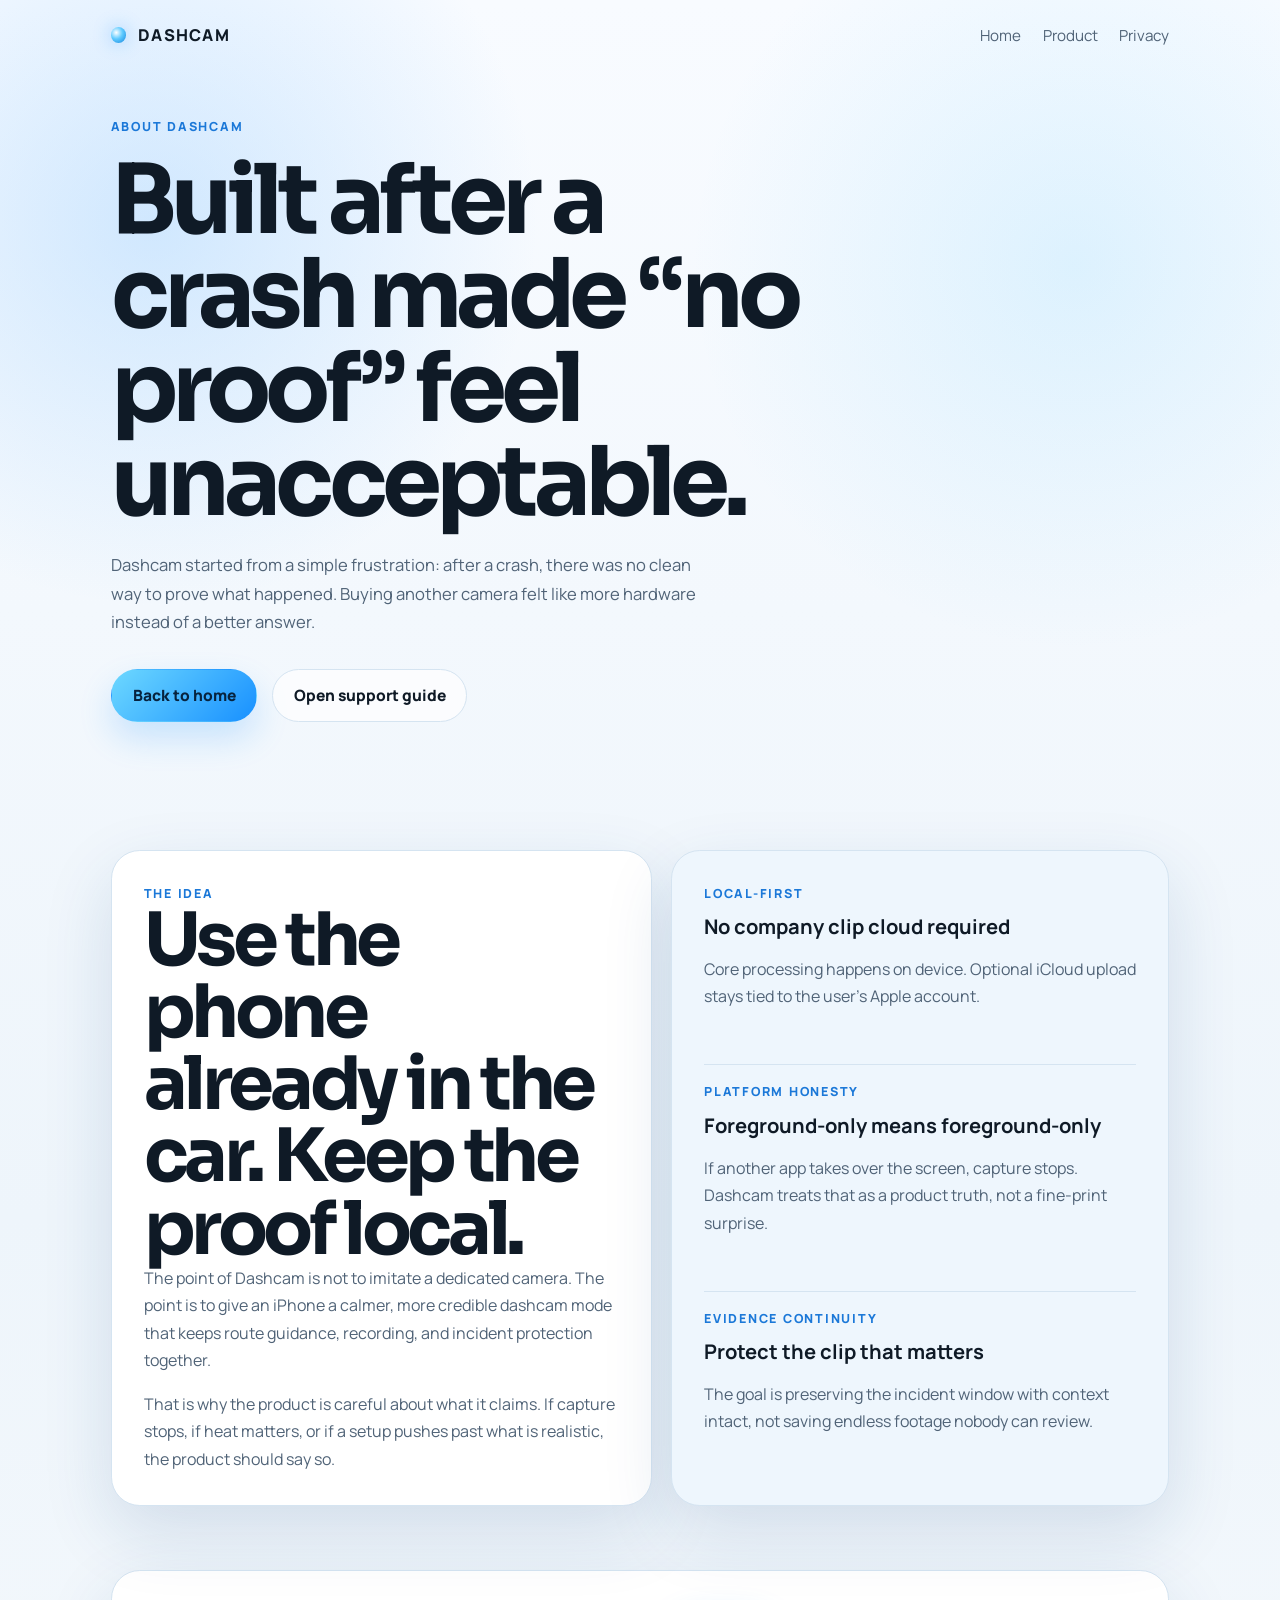
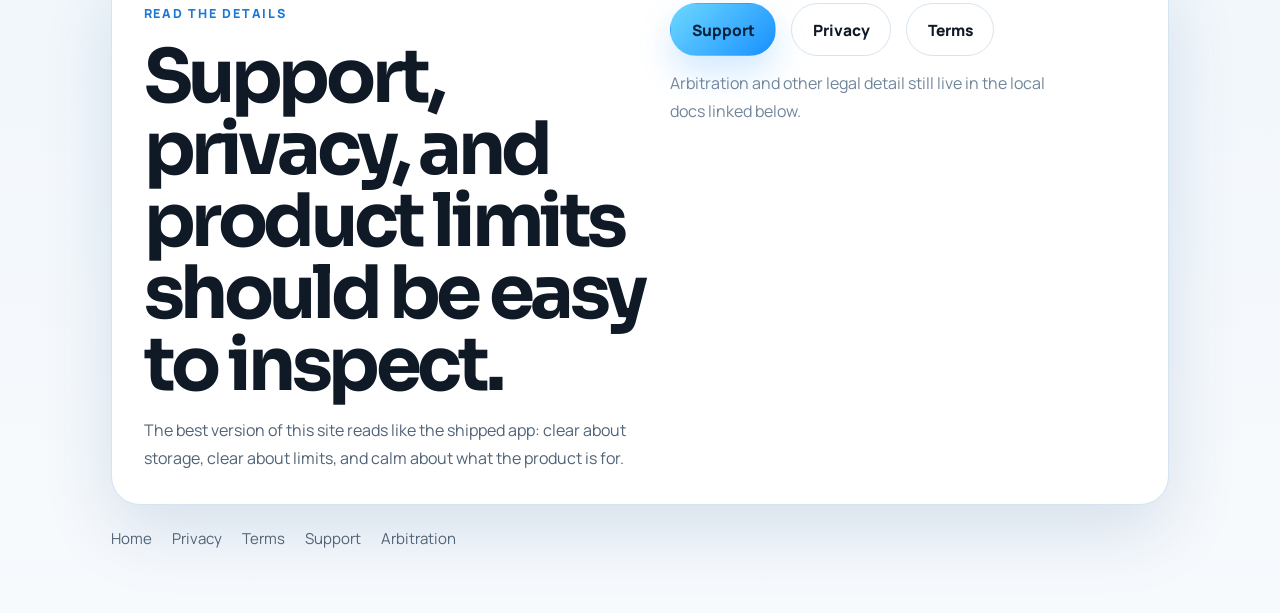
==== about/index.html @ c2b1da45 "Deploy Dashcam site" ====
<!doctype html>
<html lang="en">
  <head>
    <meta charset="UTF-8" />
    <meta name="viewport" content="width=device-width, initial-scale=1.0" />
    <script src="/site-config.js"></script>
    <script src="/site-shell.js" defer></script>
    <title data-site-page-title="About {brand}">About Dashcam</title>
    <meta
      name="description"
      data-site-page-description="Why {brand} exists: a calmer, local-first dashcam app built after a crash made the lack of proof feel unacceptable."
      content="Why Dashcam exists: a calmer, local-first dashcam app built after a crash made the lack of proof feel unacceptable."
    />
    <link rel="canonical" data-site-pathname="/about/index.html" />
    <link rel="icon" type="image/svg+xml" href="/favicon.svg" />
    <style>
      @import url("https://fonts.googleapis.com/css2?family=Manrope:wght@400;500;600;700;800&family=Sora:wght@400;500;600;700;800&display=swap");

      :root {
        color-scheme: light;
        --bg: #f5f9fc;
        --panel: #ffffff;
        --panel-soft: #eef6fd;
        --line: #d5e4f1;
        --text: #0f1a26;
        --muted: #506377;
        --soft: #71859a;
        --accent: #1890ff;
        --accent-strong: #0c68d8;
        --shadow: 0 26px 70px rgba(19, 71, 126, 0.14);
        --font-sans: "Manrope", sans-serif;
        --font-display: "Sora", sans-serif;
        --gutter: clamp(1.35rem, 2.4vw, 2.4rem);
        --width: 1120px;
      }

      * {
        box-sizing: border-box;
      }

      body {
        margin: 0;
        min-width: 320px;
        background:
          radial-gradient(circle at 12% 10%, rgba(140, 199, 255, 0.36), transparent 24rem),
          radial-gradient(circle at 84% 12%, rgba(89, 198, 255, 0.16), transparent 24rem),
          linear-gradient(180deg, #f8fbff 0%, #eef5fb 55%, #f7fafd 100%);
        color: var(--text);
        font-family: var(--font-sans);
      }

      a {
        color: inherit;
        text-decoration: none;
      }

      .hero,
      .section,
      .footer {
        width: 100%;
        max-width: var(--width);
        margin: 0 auto;
        padding-left: var(--gutter);
        padding-right: var(--gutter);
      }

      .hero {
        padding-top: 1.5rem;
        padding-bottom: 4rem;
      }

      .topbar {
        display: flex;
        align-items: center;
        justify-content: space-between;
        gap: 1rem;
      }

      .brand {
        display: inline-flex;
        align-items: center;
        gap: 0.75rem;
        font-size: 1.02rem;
        font-weight: 800;
        letter-spacing: 0.08em;
        text-transform: uppercase;
      }

      .brand-mark {
        width: 0.95rem;
        height: 0.95rem;
        border-radius: 999px;
        background: radial-gradient(circle at 35% 35%, #ffffff 0%, #60cbff 44%, #1484dd 100%);
        box-shadow: 0 0 18px rgba(24, 144, 255, 0.35);
      }

      .topbar-nav {
        display: inline-flex;
        align-items: center;
        gap: 1.35rem;
        color: var(--muted);
        font-size: 0.95rem;
      }

      .hero-copy {
        margin-top: 4.4rem;
        max-width: 44rem;
      }

      .eyebrow,
      .section-kicker,
      .point-label {
        margin: 0;
        color: #1b78d8;
        text-transform: uppercase;
        letter-spacing: 0.14em;
        font-size: 0.78rem;
        font-weight: 800;
      }

      h1,
      h2 {
        margin: 0;
        font-family: var(--font-display);
        font-weight: 700;
        letter-spacing: -0.06em;
        line-height: 0.98;
      }

      h1 {
        margin-top: 1rem;
        max-width: 11ch;
        font-size: clamp(3.4rem, 8vw, 6rem);
      }

      h2 {
        max-width: 12ch;
        font-size: clamp(2.6rem, 6vw, 4.6rem);
      }

      p {
        color: var(--muted);
        line-height: 1.72;
      }

      .hero-copy > p:last-of-type {
        max-width: 38rem;
        margin-top: 1.3rem;
        font-size: clamp(1.04rem, 1.25vw, 1.18rem);
      }

      .actions,
      .doc-links {
        display: flex;
        flex-wrap: wrap;
        gap: 0.9rem;
        align-items: center;
      }

      .actions {
        margin-top: 2rem;
      }

      .button {
        display: inline-flex;
        align-items: center;
        justify-content: center;
        min-height: 3.3rem;
        padding: 0 1.3rem;
        border-radius: 999px;
        border: 1px solid transparent;
        font-size: 0.97rem;
        font-weight: 800;
      }

      .button-primary {
        background: linear-gradient(135deg, #6dd8ff 0%, #1890ff 100%);
        color: #07233e;
        box-shadow: 0 16px 34px rgba(24, 144, 255, 0.2);
      }

      .button-secondary {
        border-color: var(--line);
        background: rgba(255, 255, 255, 0.68);
        color: var(--text);
      }

      .section {
        padding-top: 4rem;
      }

      .story-grid,
      .links-panel {
        display: grid;
        grid-template-columns: minmax(0, 1fr) minmax(300px, 0.92fr);
        gap: 1.2rem;
      }

      .story-card,
      .points,
      .links-panel {
        padding: clamp(1.45rem, 3vw, 2rem);
        border-radius: 1.8rem;
        border: 1px solid var(--line);
        background: var(--panel);
        box-shadow: var(--shadow);
      }

      .story-card p,
      .links-panel p {
        margin: 0;
      }

      .story-card p + p {
        margin-top: 1rem;
      }

      .points {
        display: grid;
        gap: 1rem;
        background: var(--panel-soft);
      }

      .points article {
        padding-top: 1rem;
        border-top: 1px solid var(--line);
      }

      .points article:first-child {
        padding-top: 0;
        border-top: 0;
      }

      .points h3 {
        margin: 0.55rem 0 0.6rem;
        font-size: 1.26rem;
      }

      .links-copy {
        display: grid;
        gap: 1rem;
      }

      .doc-links {
        align-content: start;
      }

      .doc-note {
        margin: 0;
        color: var(--soft);
        max-width: 24rem;
      }

      .footer {
        padding-top: 1.4rem;
        padding-bottom: 4rem;
        display: flex;
        flex-wrap: wrap;
        gap: 0.9rem 1.25rem;
        color: var(--muted);
        font-size: 0.94rem;
      }

      @media (max-width: 900px) {
        .topbar-nav,
        .story-grid,
        .links-panel {
          grid-template-columns: 1fr;
        }

        .topbar-nav {
          display: none;
        }

        .hero-copy {
          margin-top: 3.6rem;
        }
      }

      @media (max-width: 640px) {
        .actions,
        .doc-links {
          flex-direction: column;
          align-items: stretch;
        }

        .button {
          width: 100%;
        }
      }
    </style>
  </head>
  <body>
    <main>
      <section class="hero">
        <header class="topbar">
          <a class="brand" href="/" data-site-home-link>
            <span class="brand-mark"></span>
            <span data-site-brand>Dashcam</span>
          </a>

          <nav class="topbar-nav" aria-label="Primary">
            <a href="/" data-site-home-link>Home</a>
            <a href="/#product" data-site-product-link>Product</a>
            <a href="/#privacy" data-site-privacy-link>Privacy</a>
          </nav>
        </header>

        <div class="hero-copy">
          <p class="eyebrow">About <span data-site-brand>Dashcam</span></p>
          <h1>Built after a crash made “no proof” feel unacceptable.</h1>
          <p>
            Dashcam started from a simple frustration: after a crash, there was no
            clean way to prove what happened. Buying another camera felt like more
            hardware instead of a better answer.
          </p>

          <div class="actions">
            <a class="button button-primary" href="/" data-site-home-link>Back to home</a>
            <a class="button button-secondary" href="/support" data-site-support-link>Open support guide</a>
          </div>
        </div>
      </section>

      <section class="section">
        <div class="story-grid">
          <div class="story-card">
            <p class="section-kicker">The idea</p>
            <h2>Use the phone already in the car. Keep the proof local.</h2>
            <p>
              The point of Dashcam is not to imitate a dedicated camera. The point is
              to give an iPhone a calmer, more credible dashcam mode that keeps route
              guidance, recording, and incident protection together.
            </p>
            <p>
              That is why the product is careful about what it claims. If capture
              stops, if heat matters, or if a setup pushes past what is realistic, the
              product should say so.
            </p>
          </div>

          <div class="points">
            <article>
              <p class="point-label">Local-first</p>
              <h3>No company clip cloud required</h3>
              <p>
                Core processing happens on device. Optional iCloud upload stays tied
                to the user’s Apple account.
              </p>
            </article>

            <article>
              <p class="point-label">Platform honesty</p>
              <h3>Foreground-only means foreground-only</h3>
              <p>
                If another app takes over the screen, capture stops. Dashcam treats
                that as a product truth, not a fine-print surprise.
              </p>
            </article>

            <article>
              <p class="point-label">Evidence continuity</p>
              <h3>Protect the clip that matters</h3>
              <p>
                The goal is preserving the incident window with context intact, not
                saving endless footage nobody can review.
              </p>
            </article>
          </div>
        </div>
      </section>

      <section class="section">
        <div class="links-panel">
          <div class="links-copy">
            <p class="section-kicker">Read the details</p>
            <h2>Support, privacy, and product limits should be easy to inspect.</h2>
            <p>
              The best version of this site reads like the shipped app: clear about
              storage, clear about limits, and calm about what the product is for.
            </p>
          </div>

          <div class="doc-links">
            <a class="button button-primary" href="/support" data-site-support-link>Support</a>
            <a class="button button-secondary" href="/privacy" data-site-privacy-link>Privacy</a>
            <a class="button button-secondary" href="/terms" data-site-terms-link>Terms</a>
            <p class="doc-note">
              Arbitration and other legal detail still live in the local docs linked
              below.
            </p>
          </div>
        </div>
      </section>

      <footer class="footer" aria-label="Footer">
        <a href="/" data-site-home-link>Home</a>
        <a href="/privacy" data-site-privacy-link>Privacy</a>
        <a href="/terms" data-site-terms-link>Terms</a>
        <a href="/support" data-site-support-link>Support</a>
        <a href="/arbitration" data-site-arbitration-link>Arbitration</a>
      </footer>
    </main>
  </body>
</html>
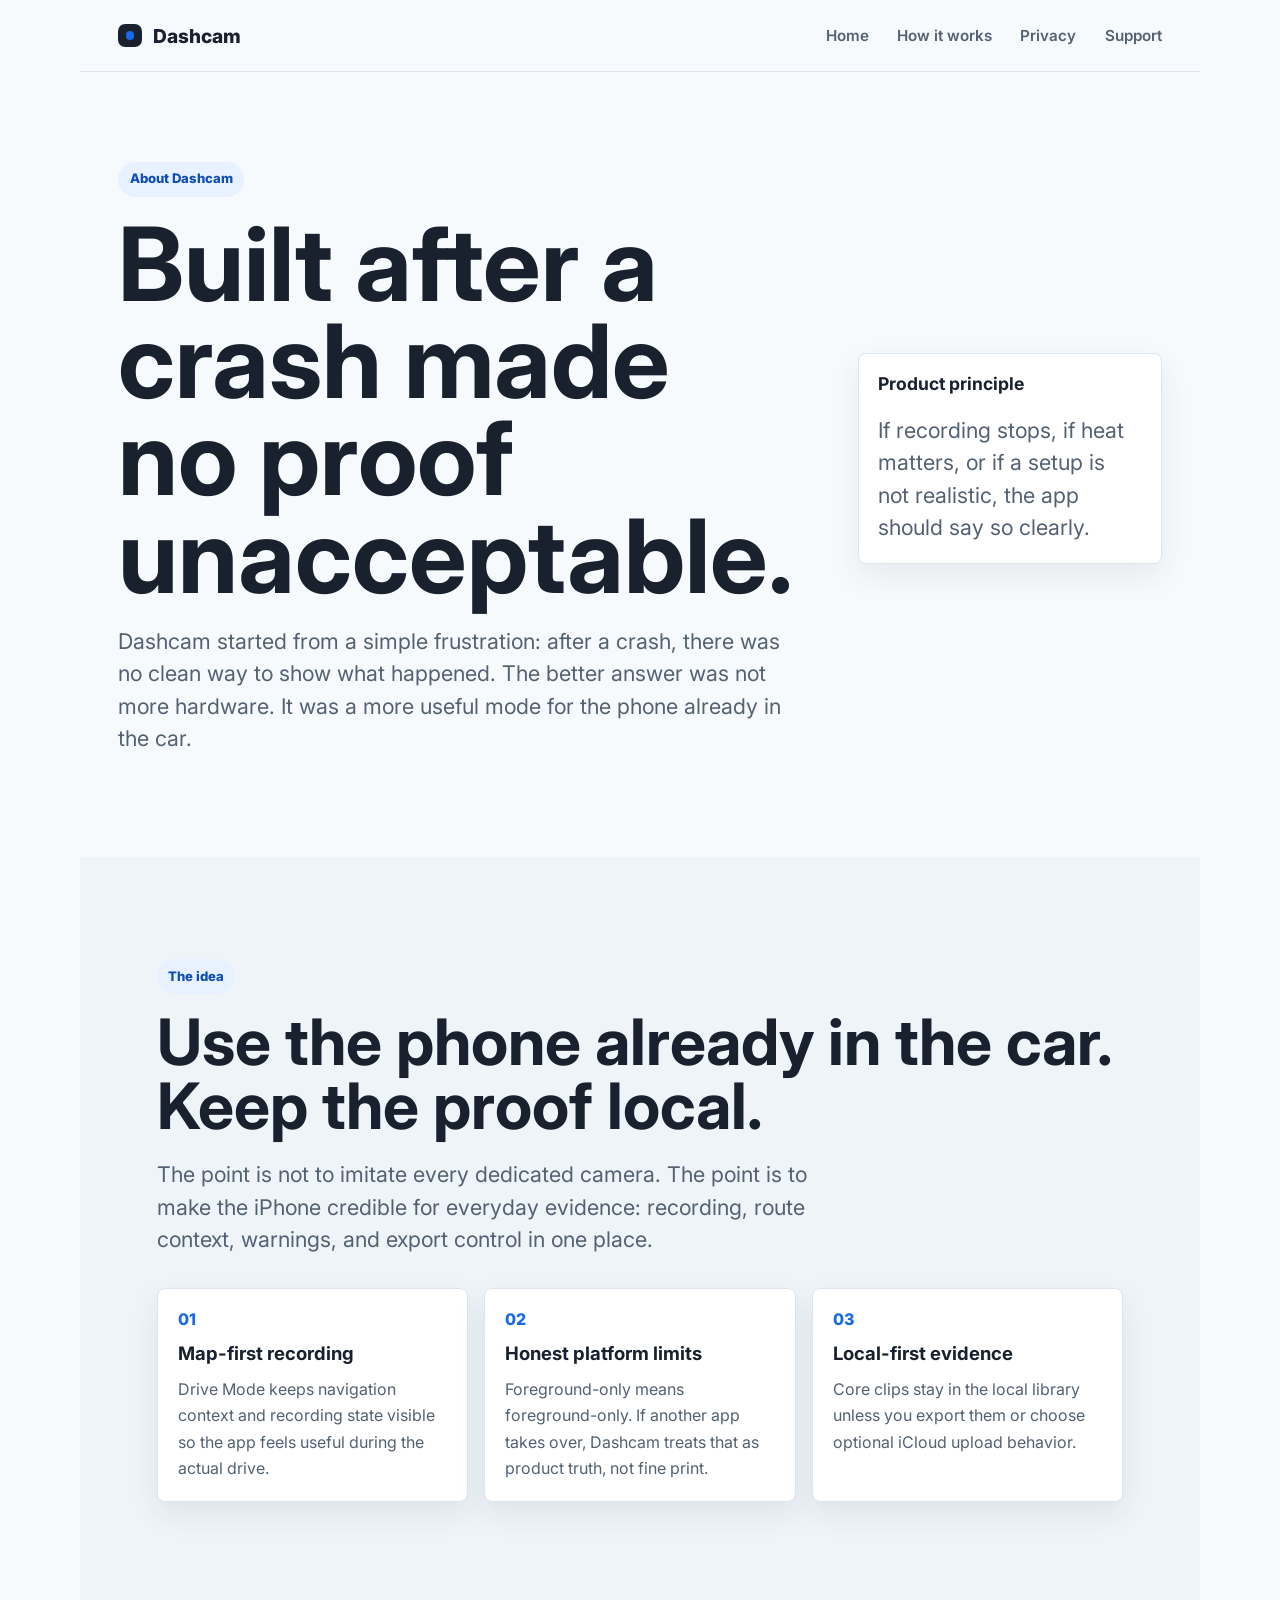
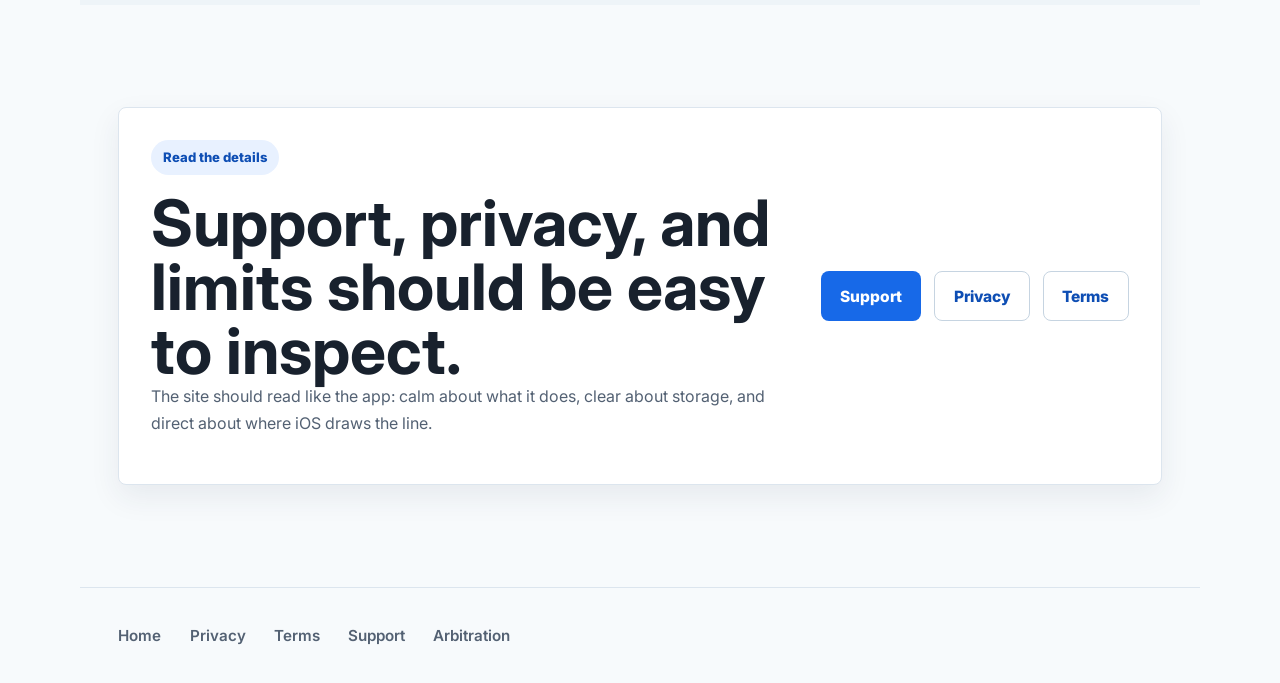
==== commit 19358fa7: "Deploy Dashcam marketing site refresh" ====
--- a/about/index.html
+++ b/about/index.html
@@ -8,45 +8,46 @@
     <title data-site-page-title="About {brand}">About Dashcam</title>
     <meta
       name="description"
-      data-site-page-description="Why {brand} exists: a calmer, local-first dashcam app built after a crash made the lack of proof feel unacceptable."
-      content="Why Dashcam exists: a calmer, local-first dashcam app built after a crash made the lack of proof feel unacceptable."
+      data-site-page-description="Why {brand} exists: a local-first iPhone dashcam built after a crash made no proof feel unacceptable."
+      content="Why Dashcam exists: a local-first iPhone dashcam built after a crash made no proof feel unacceptable."
     />
     <link rel="canonical" data-site-pathname="/about/index.html" />
     <link rel="icon" type="image/svg+xml" href="/favicon.svg" />
     <style>
-      @import url("https://fonts.googleapis.com/css2?family=Manrope:wght@400;500;600;700;800&family=Sora:wght@400;500;600;700;800&display=swap");
+      @import url("https://fonts.googleapis.com/css2?family=Inter:wght@400;500;600;700;800&display=swap");
 
       :root {
         color-scheme: light;
-        --bg: #f5f9fc;
+        --bg: #f7fafc;
+        --bg-strong: #eef4f8;
         --panel: #ffffff;
-        --panel-soft: #eef6fd;
-        --line: #d5e4f1;
-        --text: #0f1a26;
-        --muted: #506377;
-        --soft: #71859a;
-        --accent: #1890ff;
-        --accent-strong: #0c68d8;
-        --shadow: 0 26px 70px rgba(19, 71, 126, 0.14);
-        --font-sans: "Manrope", sans-serif;
-        --font-display: "Sora", sans-serif;
-        --gutter: clamp(1.35rem, 2.4vw, 2.4rem);
-        --width: 1120px;
+        --ink: #18212d;
+        --muted: #536173;
+        --line: #dce5ee;
+        --line-strong: #c6d4e1;
+        --blue: #1769e8;
+        --blue-strong: #0e4eb4;
+        --blue-soft: #e8f1ff;
+        --shadow-small: 0 12px 30px rgba(37, 55, 74, 0.08);
+        --font: "Inter", system-ui, -apple-system, BlinkMacSystemFont, "Segoe UI", sans-serif;
+        --gutter: clamp(1.25rem, 3vw, 3rem);
+        --max: 1120px;
       }
 
       * {
         box-sizing: border-box;
+      }
+
+      html {
+        scroll-behavior: smooth;
       }
 
       body {
         margin: 0;
         min-width: 320px;
-        background:
-          radial-gradient(circle at 12% 10%, rgba(140, 199, 255, 0.36), transparent 24rem),
-          radial-gradient(circle at 84% 12%, rgba(89, 198, 255, 0.16), transparent 24rem),
-          linear-gradient(180deg, #f8fbff 0%, #eef5fb 55%, #f7fafd 100%);
-        color: var(--text);
-        font-family: var(--font-sans);
+        background: var(--bg);
+        color: var(--ink);
+        font-family: var(--font);
       }
 
       a {
@@ -54,316 +55,353 @@
         text-decoration: none;
       }
 
+      .site-header,
       .hero,
       .section,
       .footer {
-        width: 100%;
-        max-width: var(--width);
+        width: min(100%, var(--max));
         margin: 0 auto;
         padding-left: var(--gutter);
         padding-right: var(--gutter);
       }
 
-      .hero {
-        padding-top: 1.5rem;
-        padding-bottom: 4rem;
-      }
-
-      .topbar {
+      .site-header {
+        min-height: 4.5rem;
         display: flex;
         align-items: center;
         justify-content: space-between;
-        gap: 1rem;
+        gap: 1.5rem;
+        border-bottom: 1px solid var(--line);
       }
 
       .brand {
         display: inline-flex;
         align-items: center;
-        gap: 0.75rem;
-        font-size: 1.02rem;
+        gap: 0.7rem;
+        font-size: 1.2rem;
         font-weight: 800;
-        letter-spacing: 0.08em;
-        text-transform: uppercase;
       }
 
       .brand-mark {
-        width: 0.95rem;
-        height: 0.95rem;
+        width: 1.45rem;
+        height: 1.45rem;
+        display: inline-grid;
+        place-items: center;
+        border-radius: 0.45rem;
+        background: var(--ink);
+      }
+
+      .brand-mark span {
+        width: 0.55rem;
+        height: 0.55rem;
         border-radius: 999px;
-        background: radial-gradient(circle at 35% 35%, #ffffff 0%, #60cbff 44%, #1484dd 100%);
-        box-shadow: 0 0 18px rgba(24, 144, 255, 0.35);
-      }
-
-      .topbar-nav {
-        display: inline-flex;
-        align-items: center;
-        gap: 1.35rem;
+        background: var(--blue);
+      }
+
+      .site-nav,
+      .footer {
+        display: flex;
+        align-items: center;
+        flex-wrap: wrap;
+        gap: clamp(1rem, 2.2vw, 2rem);
         color: var(--muted);
         font-size: 0.95rem;
-      }
-
-      .hero-copy {
-        margin-top: 4.4rem;
-        max-width: 44rem;
-      }
-
-      .eyebrow,
-      .section-kicker,
-      .point-label {
+        font-weight: 600;
+      }
+
+      .site-nav a:hover,
+      .footer a:hover,
+      .text-link:hover {
+        color: var(--blue);
+      }
+
+      .hero {
+        min-height: 70vh;
+        display: grid;
+        grid-template-columns: minmax(0, 1fr) minmax(18rem, 0.45fr);
+        gap: clamp(2rem, 5vw, 4rem);
+        align-items: center;
+        padding-top: clamp(3.5rem, 7vw, 6rem);
+        padding-bottom: clamp(4rem, 8vw, 7rem);
+      }
+
+      .eyebrow {
+        width: fit-content;
         margin: 0;
-        color: #1b78d8;
-        text-transform: uppercase;
-        letter-spacing: 0.14em;
-        font-size: 0.78rem;
+        padding: 0.42rem 0.7rem;
+        border-radius: 999px;
+        background: var(--blue-soft);
+        color: var(--blue-strong);
+        font-size: 0.82rem;
         font-weight: 800;
       }
 
       h1,
+      h2,
+      h3,
+      p {
+        margin-top: 0;
+      }
+
+      h1,
+      h2,
+      h3 {
+        margin-bottom: 0;
+        letter-spacing: 0;
+      }
+
+      h1 {
+        max-width: 11ch;
+        margin-top: 1.2rem;
+        font-size: clamp(3.5rem, 8vw, 6.5rem);
+        line-height: 0.95;
+      }
+
       h2 {
-        margin: 0;
-        font-family: var(--font-display);
-        font-weight: 700;
-        letter-spacing: -0.06em;
-        line-height: 0.98;
-      }
-
-      h1 {
         margin-top: 1rem;
-        max-width: 11ch;
-        font-size: clamp(3.4rem, 8vw, 6rem);
-      }
-
-      h2 {
-        max-width: 12ch;
-        font-size: clamp(2.6rem, 6vw, 4.6rem);
+        font-size: clamp(2.25rem, 5vw, 4.2rem);
+        line-height: 1;
       }
 
       p {
         color: var(--muted);
-        line-height: 1.72;
-      }
-
-      .hero-copy > p:last-of-type {
-        max-width: 38rem;
-        margin-top: 1.3rem;
-        font-size: clamp(1.04rem, 1.25vw, 1.18rem);
-      }
-
-      .actions,
-      .doc-links {
+        line-height: 1.65;
+      }
+
+      .hero p:last-child,
+      .section-lede {
+        max-width: 42rem;
+        margin: 1.25rem 0 0;
+        font-size: clamp(1.12rem, 1.7vw, 1.35rem);
+        line-height: 1.5;
+      }
+
+      .hero-panel,
+      .value-item,
+      .link-panel {
+        border: 1px solid var(--line);
+        border-radius: 0.5rem;
+        background: var(--panel);
+        box-shadow: var(--shadow-small);
+      }
+
+      .hero-panel {
+        padding: 1.2rem;
+      }
+
+      .hero-panel p {
+        margin: 0;
+      }
+
+      .hero-panel strong {
+        display: block;
+        margin-bottom: 0.7rem;
+        color: var(--ink);
+        font-size: 1.1rem;
+      }
+
+      .section {
+        padding-top: clamp(4rem, 8vw, 6.5rem);
+        padding-bottom: clamp(4rem, 8vw, 6.5rem);
+      }
+
+      .section.alt {
+        max-width: none;
+        background: var(--bg-strong);
+      }
+
+      .section-inner {
+        width: min(100%, var(--max));
+        margin: 0 auto;
+        padding-left: var(--gutter);
+        padding-right: var(--gutter);
+      }
+
+      .value-grid {
+        margin-top: 2rem;
+        display: grid;
+        grid-template-columns: repeat(3, minmax(0, 1fr));
+        gap: 1rem;
+      }
+
+      .value-item {
+        padding: 1.25rem;
+      }
+
+      .value-item span {
+        display: inline-block;
+        color: var(--blue);
+        font-weight: 800;
+      }
+
+      .value-item h3 {
+        margin-top: 0.85rem;
+        font-size: 1.16rem;
+        line-height: 1.25;
+      }
+
+      .value-item p {
+        margin: 0.65rem 0 0;
+      }
+
+      .link-panel {
+        display: grid;
+        grid-template-columns: minmax(0, 1fr) auto;
+        gap: 1.5rem;
+        align-items: center;
+        padding: clamp(1.25rem, 3vw, 2rem);
+      }
+
+      .actions {
         display: flex;
         flex-wrap: wrap;
-        gap: 0.9rem;
-        align-items: center;
-      }
-
-      .actions {
-        margin-top: 2rem;
+        gap: 0.8rem;
       }
 
       .button {
+        min-height: 3.1rem;
         display: inline-flex;
         align-items: center;
         justify-content: center;
-        min-height: 3.3rem;
-        padding: 0 1.3rem;
-        border-radius: 999px;
+        padding: 0 1.15rem;
         border: 1px solid transparent;
+        border-radius: 0.5rem;
         font-size: 0.97rem;
         font-weight: 800;
       }
 
       .button-primary {
-        background: linear-gradient(135deg, #6dd8ff 0%, #1890ff 100%);
-        color: #07233e;
-        box-shadow: 0 16px 34px rgba(24, 144, 255, 0.2);
+        background: var(--blue);
+        color: #ffffff;
       }
 
       .button-secondary {
-        border-color: var(--line);
-        background: rgba(255, 255, 255, 0.68);
-        color: var(--text);
-      }
-
-      .section {
-        padding-top: 4rem;
-      }
-
-      .story-grid,
-      .links-panel {
-        display: grid;
-        grid-template-columns: minmax(0, 1fr) minmax(300px, 0.92fr);
-        gap: 1.2rem;
-      }
-
-      .story-card,
-      .points,
-      .links-panel {
-        padding: clamp(1.45rem, 3vw, 2rem);
-        border-radius: 1.8rem;
-        border: 1px solid var(--line);
-        background: var(--panel);
-        box-shadow: var(--shadow);
-      }
-
-      .story-card p,
-      .links-panel p {
-        margin: 0;
-      }
-
-      .story-card p + p {
-        margin-top: 1rem;
-      }
-
-      .points {
-        display: grid;
-        gap: 1rem;
-        background: var(--panel-soft);
-      }
-
-      .points article {
-        padding-top: 1rem;
+        border-color: var(--line-strong);
+        background: rgba(255, 255, 255, 0.78);
+        color: var(--blue-strong);
+      }
+
+      .text-link {
+        color: var(--blue-strong);
+        font-weight: 800;
+        text-decoration: underline;
+        text-underline-offset: 0.2rem;
+      }
+
+      .footer {
+        min-height: 6rem;
+        padding-top: 1.5rem;
+        padding-bottom: 1.5rem;
         border-top: 1px solid var(--line);
       }
 
-      .points article:first-child {
-        padding-top: 0;
-        border-top: 0;
-      }
-
-      .points h3 {
-        margin: 0.55rem 0 0.6rem;
-        font-size: 1.26rem;
-      }
-
-      .links-copy {
-        display: grid;
-        gap: 1rem;
-      }
-
-      .doc-links {
-        align-content: start;
-      }
-
-      .doc-note {
-        margin: 0;
-        color: var(--soft);
-        max-width: 24rem;
-      }
-
-      .footer {
-        padding-top: 1.4rem;
-        padding-bottom: 4rem;
-        display: flex;
-        flex-wrap: wrap;
-        gap: 0.9rem 1.25rem;
-        color: var(--muted);
-        font-size: 0.94rem;
-      }
-
-      @media (max-width: 900px) {
-        .topbar-nav,
-        .story-grid,
-        .links-panel {
+      @media (max-width: 880px) {
+        .site-header,
+        .hero,
+        .link-panel {
           grid-template-columns: 1fr;
         }
 
-        .topbar-nav {
-          display: none;
-        }
-
-        .hero-copy {
-          margin-top: 3.6rem;
-        }
-      }
-
-      @media (max-width: 640px) {
-        .actions,
-        .doc-links {
+        .site-header {
+          align-items: flex-start;
+          flex-direction: column;
+          justify-content: center;
+          padding-top: 1rem;
+          padding-bottom: 1rem;
+        }
+
+        .hero {
+          min-height: auto;
+        }
+
+        .value-grid {
+          grid-template-columns: 1fr;
+        }
+      }
+
+      @media (max-width: 620px) {
+        h1 {
+          font-size: clamp(3rem, 15vw, 4.3rem);
+        }
+
+        .actions {
           flex-direction: column;
           align-items: stretch;
-        }
-
-        .button {
-          width: 100%;
         }
       }
     </style>
   </head>
   <body>
+    <header class="site-header">
+      <a class="brand" href="/" data-site-home-link aria-label="Dashcam home">
+        <span class="brand-mark" aria-hidden="true"><span></span></span>
+        <span data-site-brand>Dashcam</span>
+      </a>
+
+      <nav class="site-nav" aria-label="Primary">
+        <a href="/" data-site-home-link>Home</a>
+        <a href="/#product" data-site-product-link>How it works</a>
+        <a href="/#privacy" data-site-privacy-link>Privacy</a>
+        <a href="/support/index.html" data-site-support-link>Support</a>
+      </nav>
+    </header>
+
     <main>
       <section class="hero">
-        <header class="topbar">
-          <a class="brand" href="/" data-site-home-link>
-            <span class="brand-mark"></span>
-            <span data-site-brand>Dashcam</span>
-          </a>
-
-          <nav class="topbar-nav" aria-label="Primary">
-            <a href="/" data-site-home-link>Home</a>
-            <a href="/#product" data-site-product-link>Product</a>
-            <a href="/#privacy" data-site-privacy-link>Privacy</a>
-          </nav>
-        </header>
-
-        <div class="hero-copy">
+        <div>
           <p class="eyebrow">About <span data-site-brand>Dashcam</span></p>
-          <h1>Built after a crash made “no proof” feel unacceptable.</h1>
+          <h1>Built after a crash made no proof unacceptable.</h1>
           <p>
-            Dashcam started from a simple frustration: after a crash, there was no
-            clean way to prove what happened. Buying another camera felt like more
-            hardware instead of a better answer.
+            Dashcam started from a simple frustration: after a crash, there was
+            no clean way to show what happened. The better answer was not more
+            hardware. It was a more useful mode for the phone already in the car.
           </p>
-
-          <div class="actions">
-            <a class="button button-primary" href="/" data-site-home-link>Back to home</a>
-            <a class="button button-secondary" href="/support" data-site-support-link>Open support guide</a>
-          </div>
         </div>
+
+        <aside class="hero-panel" aria-label="Product principle">
+          <strong>Product principle</strong>
+          <p>
+            If recording stops, if heat matters, or if a setup is not realistic,
+            the app should say so clearly.
+          </p>
+        </aside>
       </section>
 
-      <section class="section">
-        <div class="story-grid">
-          <div class="story-card">
-            <p class="section-kicker">The idea</p>
-            <h2>Use the phone already in the car. Keep the proof local.</h2>
-            <p>
-              The point of Dashcam is not to imitate a dedicated camera. The point is
-              to give an iPhone a calmer, more credible dashcam mode that keeps route
-              guidance, recording, and incident protection together.
-            </p>
-            <p>
-              That is why the product is careful about what it claims. If capture
-              stops, if heat matters, or if a setup pushes past what is realistic, the
-              product should say so.
-            </p>
-          </div>
-
-          <div class="points">
-            <article>
-              <p class="point-label">Local-first</p>
-              <h3>No company clip cloud required</h3>
+      <section class="section alt">
+        <div class="section-inner">
+          <p class="eyebrow">The idea</p>
+          <h2>Use the phone already in the car. Keep the proof local.</h2>
+          <p class="section-lede">
+            The point is not to imitate every dedicated camera. The point is to
+            make the iPhone credible for everyday evidence: recording, route
+            context, warnings, and export control in one place.
+          </p>
+
+          <div class="value-grid">
+            <article class="value-item">
+              <span>01</span>
+              <h3>Map-first recording</h3>
               <p>
-                Core processing happens on device. Optional iCloud upload stays tied
-                to the user’s Apple account.
+                Drive Mode keeps navigation context and recording state visible
+                so the app feels useful during the actual drive.
               </p>
             </article>
 
-            <article>
-              <p class="point-label">Platform honesty</p>
-              <h3>Foreground-only means foreground-only</h3>
+            <article class="value-item">
+              <span>02</span>
+              <h3>Honest platform limits</h3>
               <p>
-                If another app takes over the screen, capture stops. Dashcam treats
-                that as a product truth, not a fine-print surprise.
+                Foreground-only means foreground-only. If another app takes
+                over, Dashcam treats that as product truth, not fine print.
               </p>
             </article>
 
-            <article>
-              <p class="point-label">Evidence continuity</p>
-              <h3>Protect the clip that matters</h3>
+            <article class="value-item">
+              <span>03</span>
+              <h3>Local-first evidence</h3>
               <p>
-                The goal is preserving the incident window with context intact, not
-                saving endless footage nobody can review.
+                Core clips stay in the local library unless you export them or
+                choose optional iCloud upload behavior.
               </p>
             </article>
           </div>
@@ -371,35 +409,31 @@
       </section>
 
       <section class="section">
-        <div class="links-panel">
-          <div class="links-copy">
-            <p class="section-kicker">Read the details</p>
-            <h2>Support, privacy, and product limits should be easy to inspect.</h2>
+        <div class="link-panel">
+          <div>
+            <p class="eyebrow">Read the details</p>
+            <h2>Support, privacy, and limits should be easy to inspect.</h2>
             <p>
-              The best version of this site reads like the shipped app: clear about
-              storage, clear about limits, and calm about what the product is for.
+              The site should read like the app: calm about what it does, clear
+              about storage, and direct about where iOS draws the line.
             </p>
           </div>
 
-          <div class="doc-links">
-            <a class="button button-primary" href="/support" data-site-support-link>Support</a>
-            <a class="button button-secondary" href="/privacy" data-site-privacy-link>Privacy</a>
-            <a class="button button-secondary" href="/terms" data-site-terms-link>Terms</a>
-            <p class="doc-note">
-              Arbitration and other legal detail still live in the local docs linked
-              below.
-            </p>
+          <div class="actions">
+            <a class="button button-primary" href="/support/index.html" data-site-support-link>Support</a>
+            <a class="button button-secondary" href="/privacy/index.html" data-site-privacy-link>Privacy</a>
+            <a class="button button-secondary" href="/terms/index.html" data-site-terms-link>Terms</a>
           </div>
         </div>
       </section>
-
-      <footer class="footer" aria-label="Footer">
-        <a href="/" data-site-home-link>Home</a>
-        <a href="/privacy" data-site-privacy-link>Privacy</a>
-        <a href="/terms" data-site-terms-link>Terms</a>
-        <a href="/support" data-site-support-link>Support</a>
-        <a href="/arbitration" data-site-arbitration-link>Arbitration</a>
-      </footer>
     </main>
+
+    <footer class="footer" aria-label="Footer">
+      <a href="/" data-site-home-link>Home</a>
+      <a href="/privacy/index.html" data-site-privacy-link>Privacy</a>
+      <a href="/terms/index.html" data-site-terms-link>Terms</a>
+      <a href="/support/index.html" data-site-support-link>Support</a>
+      <a href="/arbitration/index.html" data-site-arbitration-link>Arbitration</a>
+    </footer>
   </body>
 </html>
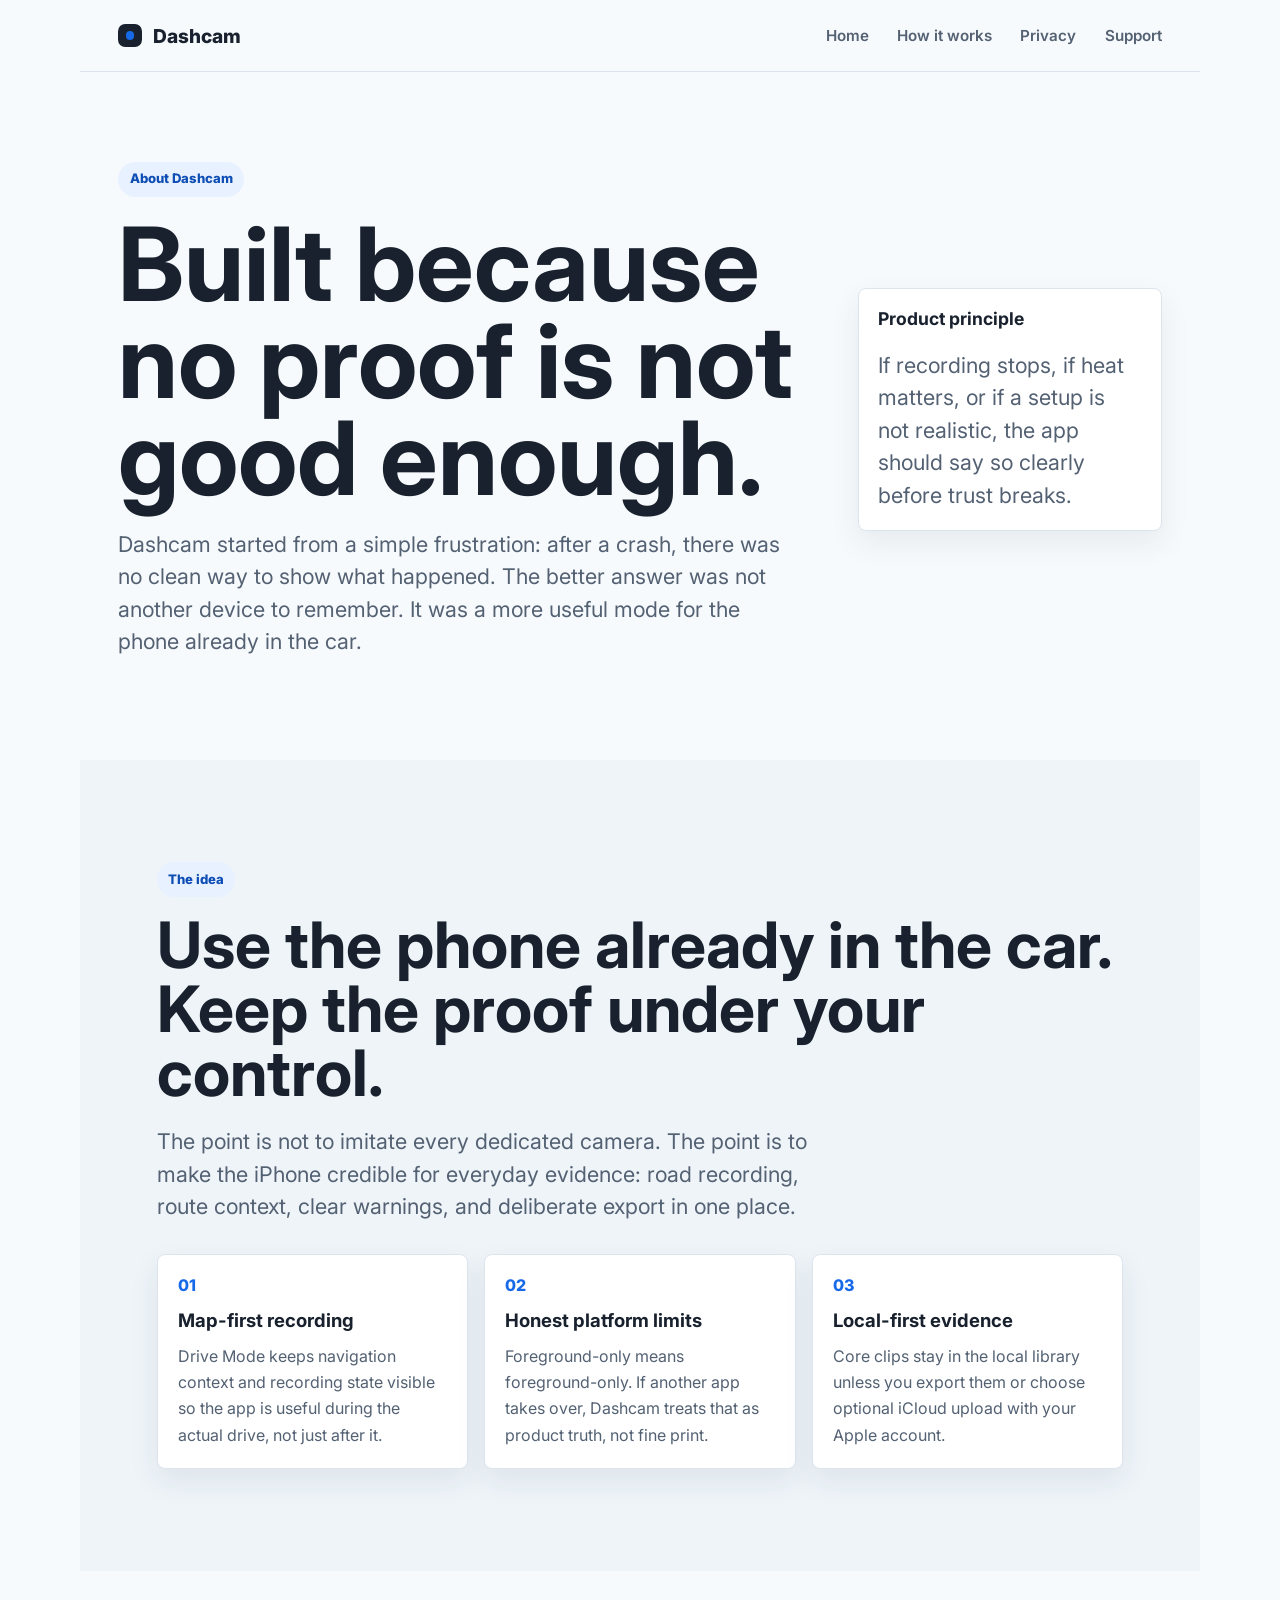
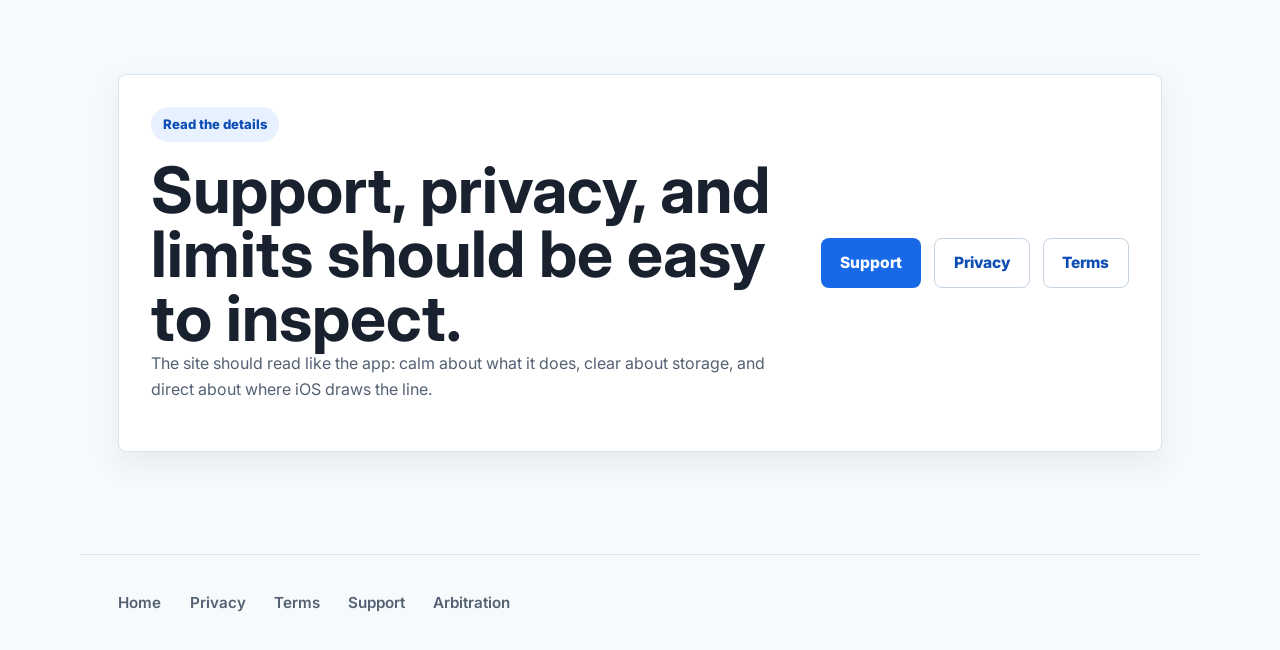
==== commit 7b7905e8: "Deploy Dashcam marketing polish" ====
--- a/about/index.html
+++ b/about/index.html
@@ -8,10 +8,10 @@
     <title data-site-page-title="About {brand}">About Dashcam</title>
     <meta
       name="description"
-      data-site-page-description="Why {brand} exists: a local-first iPhone dashcam built after a crash made no proof feel unacceptable."
-      content="Why Dashcam exists: a local-first iPhone dashcam built after a crash made no proof feel unacceptable."
+      data-site-page-description="Why {brand} exists: a local-first iPhone dashcam built to preserve proof when the drive goes wrong."
+      content="Why Dashcam exists: a local-first iPhone dashcam built to preserve proof when the drive goes wrong."
     />
-    <link rel="canonical" data-site-pathname="/about/index.html" />
+    <link rel="canonical" data-site-pathname="/about" />
     <link rel="icon" type="image/svg+xml" href="/favicon.svg" />
     <style>
       @import url("https://fonts.googleapis.com/css2?family=Inter:wght@400;500;600;700;800&display=swap");
@@ -342,7 +342,7 @@
         <a href="/" data-site-home-link>Home</a>
         <a href="/#product" data-site-product-link>How it works</a>
         <a href="/#privacy" data-site-privacy-link>Privacy</a>
-        <a href="/support/index.html" data-site-support-link>Support</a>
+        <a href="/support/" data-site-support-link>Support</a>
       </nav>
     </header>
 
@@ -350,11 +350,12 @@
       <section class="hero">
         <div>
           <p class="eyebrow">About <span data-site-brand>Dashcam</span></p>
-          <h1>Built after a crash made no proof unacceptable.</h1>
+          <h1>Built because no proof is not good enough.</h1>
           <p>
             Dashcam started from a simple frustration: after a crash, there was
-            no clean way to show what happened. The better answer was not more
-            hardware. It was a more useful mode for the phone already in the car.
+            no clean way to show what happened. The better answer was not
+            another device to remember. It was a more useful mode for the phone
+            already in the car.
           </p>
         </div>
 
@@ -362,7 +363,7 @@
           <strong>Product principle</strong>
           <p>
             If recording stops, if heat matters, or if a setup is not realistic,
-            the app should say so clearly.
+            the app should say so clearly before trust breaks.
           </p>
         </aside>
       </section>
@@ -370,11 +371,11 @@
       <section class="section alt">
         <div class="section-inner">
           <p class="eyebrow">The idea</p>
-          <h2>Use the phone already in the car. Keep the proof local.</h2>
+          <h2>Use the phone already in the car. Keep the proof under your control.</h2>
           <p class="section-lede">
             The point is not to imitate every dedicated camera. The point is to
-            make the iPhone credible for everyday evidence: recording, route
-            context, warnings, and export control in one place.
+            make the iPhone credible for everyday evidence: road recording,
+            route context, clear warnings, and deliberate export in one place.
           </p>
 
           <div class="value-grid">
@@ -383,7 +384,7 @@
               <h3>Map-first recording</h3>
               <p>
                 Drive Mode keeps navigation context and recording state visible
-                so the app feels useful during the actual drive.
+                so the app is useful during the actual drive, not just after it.
               </p>
             </article>
 
@@ -401,7 +402,7 @@
               <h3>Local-first evidence</h3>
               <p>
                 Core clips stay in the local library unless you export them or
-                choose optional iCloud upload behavior.
+                choose optional iCloud upload with your Apple account.
               </p>
             </article>
           </div>
@@ -420,9 +421,9 @@
           </div>
 
           <div class="actions">
-            <a class="button button-primary" href="/support/index.html" data-site-support-link>Support</a>
-            <a class="button button-secondary" href="/privacy/index.html" data-site-privacy-link>Privacy</a>
-            <a class="button button-secondary" href="/terms/index.html" data-site-terms-link>Terms</a>
+            <a class="button button-primary" href="/support/" data-site-support-link>Support</a>
+            <a class="button button-secondary" href="/privacy/" data-site-privacy-link>Privacy</a>
+            <a class="button button-secondary" href="/terms/" data-site-terms-link>Terms</a>
           </div>
         </div>
       </section>
@@ -430,10 +431,10 @@
 
     <footer class="footer" aria-label="Footer">
       <a href="/" data-site-home-link>Home</a>
-      <a href="/privacy/index.html" data-site-privacy-link>Privacy</a>
-      <a href="/terms/index.html" data-site-terms-link>Terms</a>
-      <a href="/support/index.html" data-site-support-link>Support</a>
-      <a href="/arbitration/index.html" data-site-arbitration-link>Arbitration</a>
+      <a href="/privacy/" data-site-privacy-link>Privacy</a>
+      <a href="/terms/" data-site-terms-link>Terms</a>
+      <a href="/support/" data-site-support-link>Support</a>
+      <a href="/arbitration/" data-site-arbitration-link>Arbitration</a>
     </footer>
   </body>
 </html>
